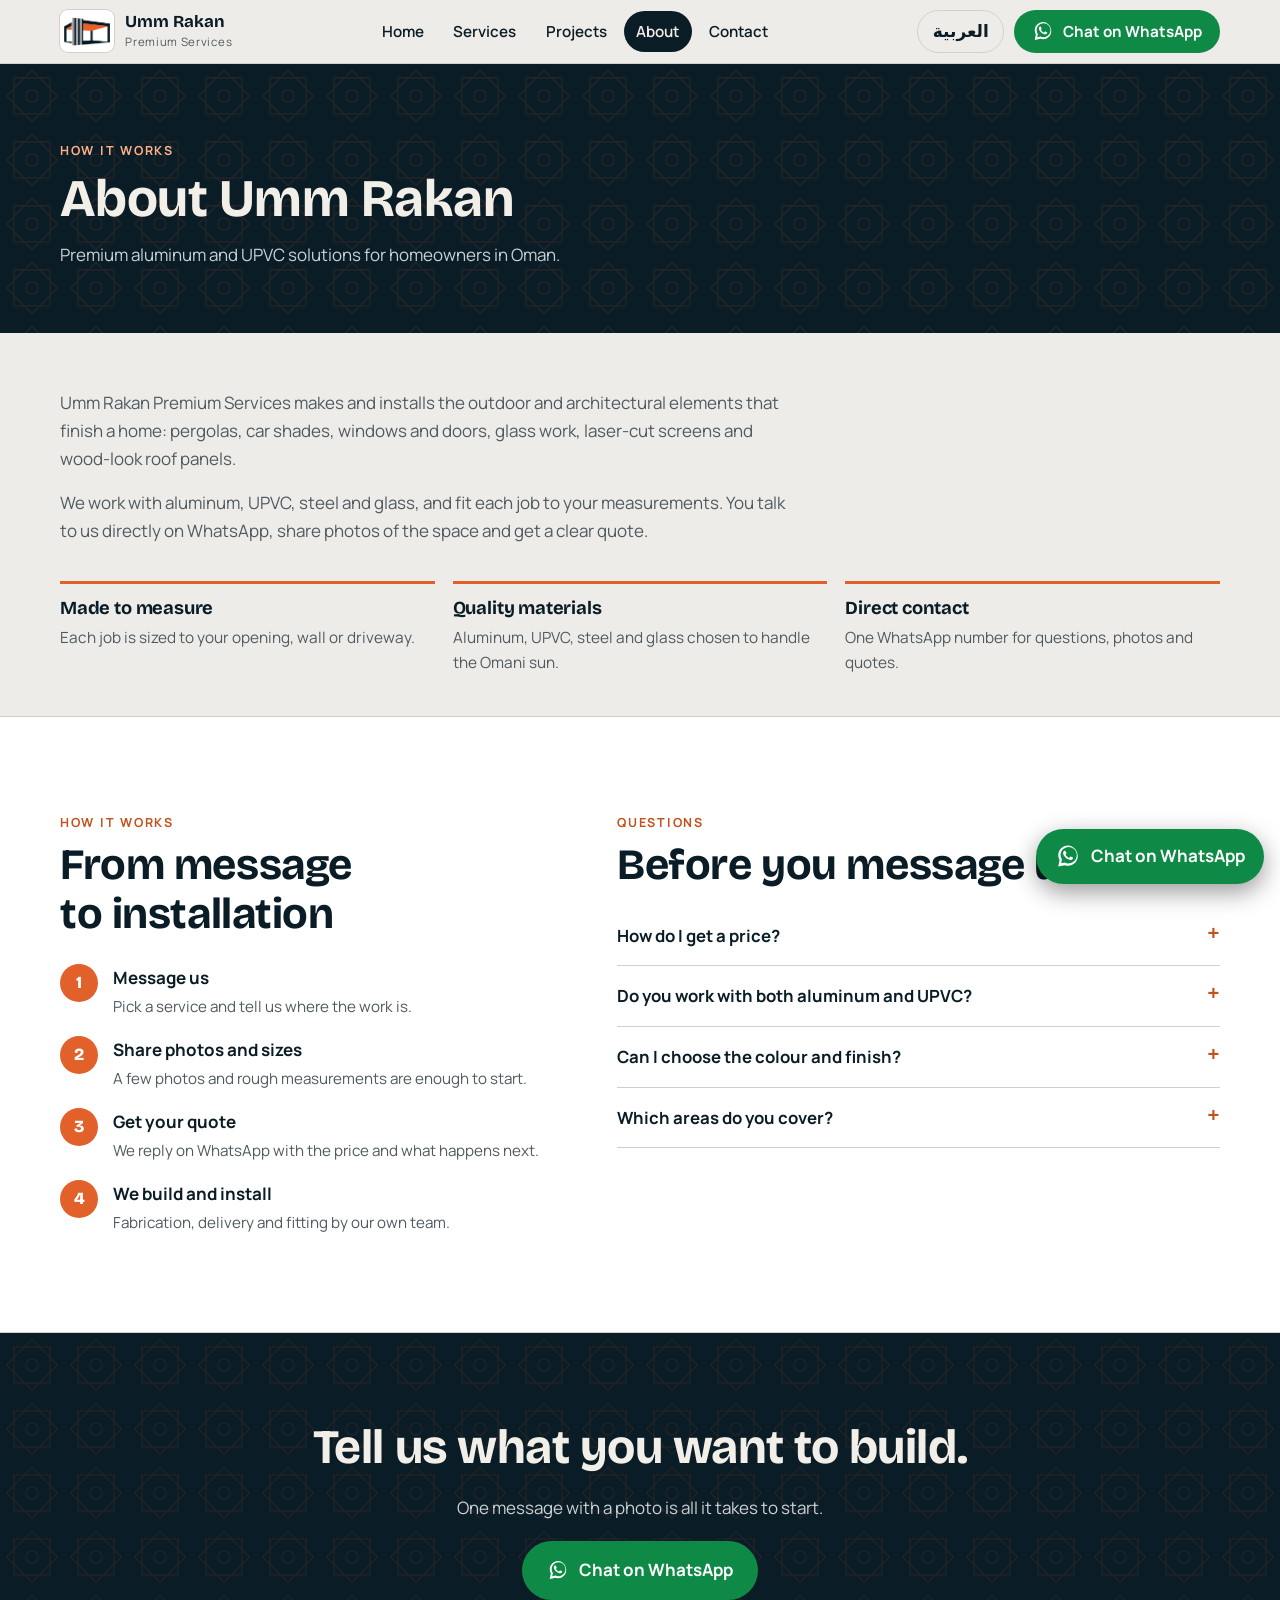
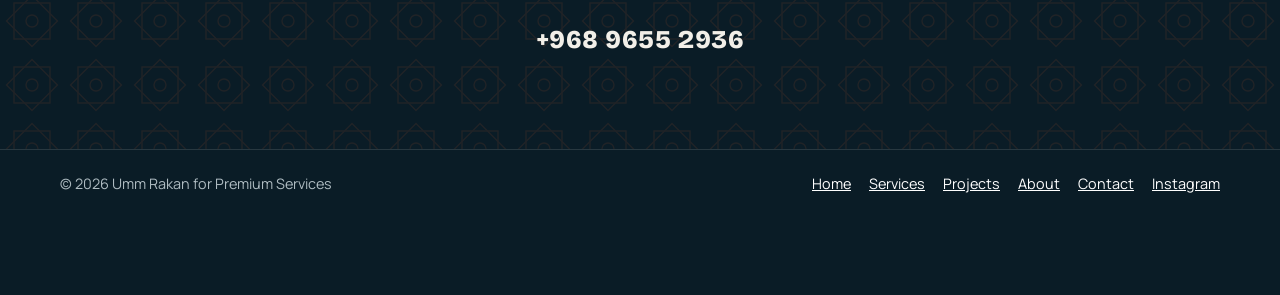
==== about.html @ f745d88b "Add Umm Rakan bilingual multi-page website Home, services, projects, about and contact pages with a " ====
<!doctype html>
<html lang="en" dir="ltr">
<head>
<meta charset="utf-8">
<meta name="viewport" content="width=device-width, initial-scale=1, viewport-fit=cover">
<title>About | Umm Rakan Premium Services</title>
<meta name="description" content="Umm Rakan Premium Services: aluminum, UPVC, steel and glass solutions for homeowners in Oman.">
<meta name="theme-color" content="#0a1c26">
<link rel="icon" type="image/png" href="img/favicon.png">
<link rel="apple-touch-icon" href="img/apple-touch-icon.png">
<meta property="og:title" content="Umm Rakan Premium Services">
<meta property="og:description" content="Umm Rakan Premium Services: aluminum, UPVC, steel and glass solutions for homeowners in Oman.">
<meta property="og:image" content="img/hero-poster.jpg">
<link rel="preconnect" href="https://fonts.googleapis.com">
<link rel="preconnect" href="https://fonts.gstatic.com" crossorigin>
<link rel="stylesheet" href="https://fonts.googleapis.com/css2?family=Bricolage+Grotesque:opsz,wght@12..96,500;12..96,700;12..96,800&family=Manrope:wght@400;500;600;700&family=Noto+Kufi+Arabic:wght@500;700;800&family=IBM+Plex+Sans+Arabic:wght@400;500;600&display=swap">
<link rel="stylesheet" href="css/style.css">
</head>
<body data-page="about">
<div class="pagehead bleed"><div class="star"></div><div class="in">
  <p class="eyebrow" data-i18n="hwEyebrow"></p><h1 data-i18n="abTitle"></h1><p data-i18n="abLead"></p></div></div>
<div class="wrap">
  <section class="s" style="padding-block:56px 40px">
    <div class="prose"><p data-i18n="abP1"></p><p data-i18n="abP2"></p></div>
    <div class="vals">
      <div class="val"><h3 data-i18n="v1t"></h3><p data-i18n="v1d"></p></div>
      <div class="val"><h3 data-i18n="v2t"></h3><p data-i18n="v2d"></p></div>
      <div class="val"><h3 data-i18n="v3t"></h3><p data-i18n="v3d"></p></div>
    </div>
  </section>
</div>
<div class="surface-band bleed"><section class="s two">
  <div><p class="eyebrow" data-i18n="hwEyebrow"></p>
  <h2 style="font-size:clamp(1.8rem,3.6vw,2.7rem);margin-top:.5rem" data-i18n="hwTitle"></h2>
  <ol class="steps" id="steps"></ol></div>
  <div><p class="eyebrow" data-i18n="fqEyebrow"></p>
  <h2 style="font-size:clamp(1.8rem,3.6vw,2.7rem);margin:.5rem 0 1rem" data-i18n="fqTitle"></h2>
  <div class="faq" id="faqList"></div></div>
</section></div>
<div class="final bleed"><div class="star"></div>
  <section class="in">
    <h2 data-i18n="finTitle"></h2>
    <p data-i18n="finText"></p>
    <a class="btn btn-wa" data-wa="general" target="_blank" rel="noopener" href="#"><svg viewBox="0 0 32 32" aria-hidden="true"><path fill="currentColor" d="M16.04 3C9.4 3 4 8.4 4 15.04c0 2.12.55 4.18 1.6 6L4 29l8.14-1.56a12 12 0 0 0 3.9.66h.01C22.7 28.1 28 22.7 28 16.06 28 9.4 22.68 3 16.04 3Zm0 22.1c-1.2 0-2.37-.32-3.4-.92l-.24-.15-4.83.93.96-4.7-.16-.25a9.9 9.9 0 0 1-1.52-5.27c0-5.5 4.47-9.97 9.98-9.97 5.5 0 9.98 4.47 9.98 9.97 0 5.5-4.48 10.36-10.77 10.36Zm5.47-7.46c-.3-.15-1.77-.87-2.04-.97-.27-.1-.47-.15-.67.15-.2.3-.77.97-.94 1.17-.17.2-.35.22-.65.07-.3-.15-1.27-.47-2.42-1.5-.9-.8-1.5-1.78-1.67-2.08-.17-.3-.02-.46.13-.6.13-.14.3-.35.45-.52.15-.17.2-.3.3-.5.1-.2.05-.37-.02-.52-.08-.15-.67-1.62-.92-2.22-.24-.58-.49-.5-.67-.5h-.57c-.2 0-.52.07-.8.37-.27.3-1.04 1.02-1.04 2.48 0 1.46 1.07 2.88 1.22 3.08.15.2 2.1 3.2 5.08 4.48.71.3 1.26.49 1.7.63.71.23 1.36.2 1.87.12.57-.08 1.77-.72 2.02-1.42.25-.7.25-1.3.17-1.42-.07-.12-.27-.2-.57-.35Z"/></svg><span data-i18n="chat"></span></a>
    <div class="big">+968 9655 2936</div>
  </section>
</div>
<script src="js/main.js"></script>
</body>
</html>
---- css/style.css ----
/* Umm Rakan Premium Services — shared styles.
   Palette comes from the logo: aluminium navy + safety orange. */
:root{
  --bg:#eeece8;
  --surface:#ffffff;
  --ink:#0a1c26;
  --muted:#4f5a60;
  --line:#d3d0c9;
  --accent:#c4501a;        /* orange for text on light */
  --pop:#e2602a;           /* logo orange for fills */
  --pop-ink:#ffffff;
  --wa:#0e8a46;
  --wa-ink:#ffffff;
  --band:#0a1c26;
  --band-ink:#f2efe8;
  --font-en-display:'Bricolage Grotesque','Segoe UI',system-ui,sans-serif;
  --font-en:'Manrope','Segoe UI',system-ui,sans-serif;
  --font-ar-display:'Noto Kufi Arabic','Segoe UI',Tahoma,sans-serif;
  --font-ar:'IBM Plex Sans Arabic','Segoe UI',Tahoma,sans-serif;
  --display:var(--font-en-display);
  --body:var(--font-en);
}
@media (prefers-color-scheme:dark){:root:not([data-theme="light"]){
  --bg:#0c161c;--surface:#14222b;--ink:#eef0ee;--muted:#a3b0b6;--line:#26363f;
  --accent:#ff8a52;--wa:#25b862;--wa-ink:#05210f;--band:#071217;color-scheme:dark}}
:root[data-theme="dark"]{
  --bg:#0c161c;--surface:#14222b;--ink:#eef0ee;--muted:#a3b0b6;--line:#26363f;
  --accent:#ff8a52;--wa:#25b862;--wa-ink:#05210f;--band:#071217;color-scheme:dark}
html[lang="ar"]{--display:var(--font-ar-display);--body:var(--font-ar)}

*{box-sizing:border-box}
html{scroll-behavior:smooth}
body{margin:0;background:var(--bg);color:var(--ink);font-family:var(--body);font-size:17px;line-height:1.65;
  padding-left:max(16px,env(safe-area-inset-left,0px));padding-right:max(16px,env(safe-area-inset-right,0px))}
html[lang="ar"] body{line-height:1.85}
img,video{display:block;max-width:100%}
a{color:inherit}
:focus-visible{outline:3px solid var(--pop);outline-offset:3px;border-radius:4px}
.wrap{max-width:1160px;margin-inline:auto}
.bleed{margin-inline:calc(-1*max(16px,env(safe-area-inset-left,0px)));padding-inline:max(16px,env(safe-area-inset-left,0px))}
h1,h2,h3{font-family:var(--display);line-height:1.12;margin:0;text-wrap:balance;letter-spacing:-.01em}
html[lang="ar"] h1,html[lang="ar"] h2,html[lang="ar"] h3{letter-spacing:0;line-height:1.35}
p{margin:0}
.eyebrow{font-size:.78rem;font-weight:700;letter-spacing:.14em;text-transform:uppercase;color:var(--accent)}
html[lang="ar"] .eyebrow{letter-spacing:0;font-size:.9rem}

.star{position:absolute;inset:0;pointer-events:none;background:var(--pop);opacity:.12;
 -webkit-mask-image:url("data:image/svg+xml,%3Csvg xmlns='http://www.w3.org/2000/svg' width='64' height='64'%3E%3Cg fill='none' stroke='black' stroke-width='1.4'%3E%3Crect x='14' y='14' width='36' height='36'/%3E%3Crect x='14' y='14' width='36' height='36' transform='rotate(45 32 32)'/%3E%3Ccircle cx='32' cy='32' r='6'/%3E%3C/g%3E%3C/svg%3E");
 mask-image:url("data:image/svg+xml,%3Csvg xmlns='http://www.w3.org/2000/svg' width='64' height='64'%3E%3Cg fill='none' stroke='black' stroke-width='1.4'%3E%3Crect x='14' y='14' width='36' height='36'/%3E%3Crect x='14' y='14' width='36' height='36' transform='rotate(45 32 32)'/%3E%3Ccircle cx='32' cy='32' r='6'/%3E%3C/g%3E%3C/svg%3E");
 -webkit-mask-size:64px;mask-size:64px}

/* buttons */
.btn{display:inline-flex;align-items:center;justify-content:center;gap:.6rem;font:inherit;font-weight:700;text-decoration:none;
  border:0;border-radius:999px;padding:.95rem 1.6rem;cursor:pointer;min-height:48px;transition:transform .15s,filter .15s}
.btn:hover{transform:translateY(-2px);filter:brightness(1.07)}
.btn-wa{background:var(--wa);color:var(--wa-ink)}
.btn-ghost{background:transparent;color:var(--ink);box-shadow:inset 0 0 0 2px currentColor}
.btn-light{background:transparent;color:#fff;box-shadow:inset 0 0 0 2px #ffffffcc}
.btn svg{width:22px;height:22px;flex:none}
.btn-sm{padding:.55rem 1.1rem;min-height:40px;font-size:.95rem}

/* header */
body::before{content:"";position:fixed;inset:0 0 auto;height:env(safe-area-inset-top,0px);z-index:30;background:var(--bg)}
.site-header{position:sticky;top:env(safe-area-inset-top,0px);z-index:20;background:color-mix(in srgb,var(--bg) 94%,transparent);backdrop-filter:blur(10px);border-bottom:1px solid var(--line)}
.bar{display:flex;align-items:center;justify-content:space-between;gap:12px;padding-block:10px;max-width:1160px;margin-inline:auto}
.brand{display:flex;align-items:center;gap:.7rem;text-decoration:none;min-width:0}
.brand .tile{width:54px;height:42px;border-radius:8px;background:#fff;display:grid;place-items:center;flex:none;padding:4px;box-shadow:0 0 0 1px var(--line)}
.brand .tile img{width:100%;height:100%;object-fit:contain}
.brand b{display:block;font-family:var(--display);font-size:1.05rem;line-height:1.15}
.brand small{display:block;color:var(--muted);font-size:.72rem;letter-spacing:.06em}
nav.main{display:flex;align-items:center;gap:4px}
nav.main a{text-decoration:none;font-weight:600;font-size:.95rem;padding:.5rem .8rem;border-radius:999px}
nav.main a:hover{background:color-mix(in srgb,var(--ink) 8%,transparent)}
nav.main a[aria-current="page"]{background:var(--band);color:var(--band-ink)}
.tools{display:flex;align-items:center;gap:10px}
.lang{font:inherit;font-weight:700;background:none;color:var(--ink);border:1px solid var(--line);border-radius:999px;padding:.4rem .9rem;min-height:40px;cursor:pointer}
.lang:hover{border-color:var(--ink)}
.burger{display:none;width:44px;height:40px;border:1px solid var(--line);border-radius:10px;background:none;color:var(--ink);cursor:pointer;font-size:1.3rem;line-height:1}

/* hero with video cover */
.hero{position:relative;min-height:clamp(520px,78vh,760px);display:flex;align-items:center;overflow:hidden;background:var(--band);color:#fff}
.hero video,.hero .poster{position:absolute;inset:0;width:100%;height:100%;object-fit:cover}
.hero::after{content:"";position:absolute;inset:0;background:linear-gradient(100deg,rgba(7,18,23,.88) 0%,rgba(7,18,23,.62) 48%,rgba(7,18,23,.25) 100%)}
html[dir="rtl"] .hero::after{background:linear-gradient(260deg,rgba(7,18,23,.88) 0%,rgba(7,18,23,.62) 48%,rgba(7,18,23,.25) 100%)}
.hero .star{z-index:1;opacity:.07;background:#fff}
.hero .in{position:relative;z-index:2;max-width:1160px;width:100%;margin-inline:auto;padding-block:56px}
.hero h1{font-size:clamp(2.3rem,5.6vw,4.3rem);font-weight:800;max-width:15em}
.hero h1 em{font-style:normal;color:var(--pop)}
.hero .eyebrow{color:#ffb089}
.hero .lede{font-size:1.18rem;color:#e4e9eb;max-width:34em;margin-top:1.1rem}
.cta-row{display:flex;flex-wrap:wrap;gap:12px;margin-top:1.8rem}
.numline{margin-top:1.1rem;font-size:.95rem;color:#c9d2d6}
.numline strong{color:#fff;font-variant-numeric:tabular-nums;direction:ltr;unicode-bidi:isolate;display:inline-block}
.vid-ctl{position:absolute;z-index:3;inset-inline-end:16px;bottom:16px;background:#071217b3;color:#fff;border:1px solid #ffffff55;border-radius:999px;padding:.4rem .9rem;font:inherit;font-size:.85rem;cursor:pointer}

/* page title strip for inner pages */
.pagehead{background:var(--band);color:var(--band-ink);position:relative;overflow:hidden}
.pagehead .star{background:var(--pop);opacity:.12}
.pagehead .in{position:relative;max-width:1160px;margin-inline:auto;padding-block:clamp(36px,6vw,64px)}
.pagehead h1{font-size:clamp(2rem,4.6vw,3.3rem);margin-top:.5rem}
.pagehead p{color:#c9d2d6;max-width:40em;margin-top:.8rem}
.pagehead .eyebrow{color:#ffb089}

/* band */
.band{background:var(--band);color:var(--band-ink);position:relative;overflow:hidden}
.band .star{opacity:.1}
.band ul{list-style:none;margin:0 auto;padding:1.3rem 0;display:grid;grid-template-columns:repeat(4,1fr);gap:12px 24px;position:relative;max-width:1160px}
.band li{font-weight:600;font-size:.98rem;display:flex;align-items:center;gap:.6rem}
.band li::before{content:"";width:9px;height:9px;transform:rotate(45deg);background:var(--pop);flex:none}

section.s{padding-block:clamp(48px,8vw,96px)}
.head{max-width:44rem;margin-bottom:2.2rem}
.head h2{font-size:clamp(1.8rem,3.6vw,2.7rem);margin-top:.5rem}
.head p{color:var(--muted);margin-top:.8rem}
.more{margin-top:2rem;display:flex;justify-content:center}

/* cards */
.grid{display:grid;grid-template-columns:repeat(3,1fr);gap:22px}
.card{background:var(--surface);border:1px solid var(--line);border-radius:6px;overflow:hidden;display:flex;flex-direction:column;min-width:0}
.card .ph{aspect-ratio:4/3;overflow:hidden;background:var(--band)}
.card .ph img{width:100%;height:100%;object-fit:cover;transition:transform .5s}
.card:hover .ph img{transform:scale(1.04)}
.card .tx{padding:1.2rem 1.3rem 1.4rem;display:flex;flex-direction:column;gap:.55rem;flex:1}
.card h3{font-size:1.28rem}
.card p{color:var(--muted);font-size:.97rem;flex:1}
.card .btn{align-self:flex-start;margin-top:.6rem}

/* service detail rows */
.svc{display:grid;grid-template-columns:1fr 1fr;gap:clamp(20px,4vw,56px);align-items:center;padding-block:clamp(28px,4vw,48px);border-top:1px solid var(--line)}
.svc:first-child{border-top:0}
.svc:nth-child(even) .ph{order:2}
.svc .ph{aspect-ratio:4/3;overflow:hidden;border-radius:6px;background:var(--band)}
.svc .ph img{width:100%;height:100%;object-fit:cover}
.svc h2{font-size:clamp(1.6rem,3vw,2.2rem)}
.svc p{color:var(--muted);margin-top:.7rem}
.svc ul{list-style:none;margin:1rem 0 0;padding:0;display:grid;gap:.45rem}
.svc li{display:flex;gap:.6rem;align-items:baseline;font-size:.98rem}
.svc li::before{content:"";width:8px;height:8px;transform:rotate(45deg);background:var(--pop);flex:none}
.svc .btn{margin-top:1.4rem}

/* steps + form */
.two{display:grid;grid-template-columns:.9fr 1.1fr;gap:clamp(24px,5vw,64px);align-items:start;max-width:1160px;margin-inline:auto}
.surface-band{background:var(--surface);border-block:1px solid var(--line)}
.steps{list-style:none;margin:1.6rem 0 0;padding:0;display:grid;gap:1rem;counter-reset:s}
.steps li{display:grid;grid-template-columns:2.4rem 1fr;gap:.9rem;align-items:start;counter-increment:s}
.steps li::before{content:counter(s);width:2.4rem;height:2.4rem;border-radius:50%;background:var(--pop);color:var(--pop-ink);display:grid;place-items:center;font-weight:800;font-family:var(--font-en-display)}
.steps b{display:block}
.steps span{color:var(--muted);font-size:.95rem}
form.q{display:grid;gap:1.1rem;background:var(--bg);border:1px solid var(--line);border-radius:6px;padding:clamp(18px,3vw,30px)}
fieldset{border:0;padding:0;margin:0;min-width:0}
legend,label.l{font-weight:700;font-size:.92rem;margin-bottom:.5rem;display:block;padding:0}
.chips{display:flex;flex-wrap:wrap;gap:8px}
.chip{position:relative}
.chip input{position:absolute;opacity:0;pointer-events:none}
.chip span{display:inline-block;padding:.5rem .95rem;border:1px solid var(--line);border-radius:999px;font-size:.93rem;cursor:pointer;background:var(--surface);font-weight:500}
.chip input:checked+span{background:var(--ink);color:var(--bg);border-color:var(--ink)}
.chip input:focus-visible+span{outline:3px solid var(--pop);outline-offset:2px}
input[type=text],textarea{width:100%;font:inherit;color:var(--ink);background:var(--surface);border:1px solid var(--line);border-radius:6px;padding:.8rem 1rem;min-height:48px}
textarea{min-height:110px;resize:vertical}
.hint{color:var(--muted);font-size:.88rem}
.contact-card{background:var(--band);color:var(--band-ink);border-radius:6px;padding:clamp(20px,3vw,32px);display:grid;gap:1rem;position:relative;overflow:hidden}
.contact-card .star{opacity:.09}
.contact-card>*{position:relative}
.contact-card .big{font-size:1.8rem;font-weight:800;direction:ltr;unicode-bidi:isolate;font-variant-numeric:tabular-nums;font-family:var(--font-en-display)}
.contact-card p{color:#c9d2d6}
.contact-card a.ig{color:#fff}

/* gallery */
.gal{columns:4 220px;column-gap:14px}
.gal button{display:block;width:100%;margin:0 0 14px;padding:0;border:0;background:var(--band);cursor:zoom-in;border-radius:4px;overflow:hidden;break-inside:avoid}
.gal img{width:100%;height:auto;transition:transform .4s}
.gal button:hover img{transform:scale(1.03)}
dialog{border:0;padding:0;background:transparent;max-width:min(94vw,1000px);max-height:92vh}
dialog::backdrop{background:rgba(0,0,0,.84)}
dialog img{max-height:84vh;width:auto;margin:auto;border-radius:4px}
dialog form{margin-top:10px;display:flex;justify-content:center}

/* about */
.prose{max-width:46rem}
.prose p+p{margin-top:1rem}
.prose p{color:var(--muted)}
.vals{display:grid;grid-template-columns:repeat(3,1fr);gap:18px;margin-top:2.2rem}
.val{border-top:3px solid var(--pop);padding-top:.9rem}
.val h3{font-size:1.15rem}
.val p{color:var(--muted);font-size:.96rem;margin-top:.4rem}

/* faq */
.faq{max-width:50rem}
details{border-bottom:1px solid var(--line);padding-block:1rem}
summary{cursor:pointer;font-weight:700;font-size:1.05rem;list-style:none;display:flex;justify-content:space-between;gap:1rem}
summary::-webkit-details-marker{display:none}
summary::after{content:"+";font-size:1.4rem;line-height:1;color:var(--accent)}
details[open] summary::after{content:"–"}
details p{color:var(--muted);margin-top:.6rem}

/* final cta + footer */
.final{background:var(--band);color:var(--band-ink);position:relative;overflow:hidden;text-align:center}
.final .star{opacity:.1}
.final .in{position:relative;max-width:46rem;margin-inline:auto;display:grid;gap:1.2rem;justify-items:center;padding-block:clamp(48px,8vw,88px)}
.final h2{font-size:clamp(1.9rem,4vw,3rem)}
.final p{color:#c9d2d6}
.final .big{font-size:1.6rem;font-weight:800;direction:ltr;unicode-bidi:isolate;font-variant-numeric:tabular-nums;letter-spacing:.02em;font-family:var(--font-en-display)}
footer.site{background:var(--band);color:#aebbc1;font-size:.9rem;border-top:1px solid #ffffff1f;padding-block:1.4rem calc(1.4rem + 76px)}
footer.site .in{max-width:1160px;margin-inline:auto;display:flex;flex-wrap:wrap;justify-content:space-between;gap:10px 24px}
footer.site a{color:#fff}
footer.site nav{display:flex;flex-wrap:wrap;gap:6px 18px}

.fab{position:fixed;inset-inline-end:max(16px,env(safe-area-inset-right,0px));bottom:calc(16px + env(safe-area-inset-bottom,0px));z-index:25;
  display:flex;align-items:center;gap:.6rem;background:var(--wa);color:var(--wa-ink);text-decoration:none;font-weight:700;border-radius:999px;padding:.85rem 1.2rem;min-height:52px;box-shadow:0 8px 24px #0006}
.fab svg{width:26px;height:26px}
.fab:hover{filter:brightness(1.08)}

@media (max-width:980px){
  .burger{display:inline-grid;place-items:center}
  nav.main{display:none;position:absolute;inset-inline:0;top:100%;flex-direction:column;align-items:stretch;background:var(--bg);border-bottom:1px solid var(--line);padding:10px max(16px,env(safe-area-inset-left,0px)) 16px}
  nav.main.open{display:flex}
  nav.main a{padding:.8rem 1rem;font-size:1.05rem}
  .site-header .bar{position:relative}
}
@media (max-width:900px){
  .two,.svc{grid-template-columns:1fr}
  .svc:nth-child(even) .ph{order:0}
  .grid{grid-template-columns:repeat(2,1fr)}
  .band ul{grid-template-columns:repeat(2,1fr)}
  .vals{grid-template-columns:1fr}
}
@media (max-width:560px){
  .grid{grid-template-columns:1fr}
  .brand small{display:none}
  .fab span{display:none}
  .fab{padding:.85rem}
  .tools .btn-sm{display:none}
  .hero{min-height:560px}
}
@media (prefers-reduced-motion:reduce){*{transition:none!important;scroll-behavior:auto!important}}
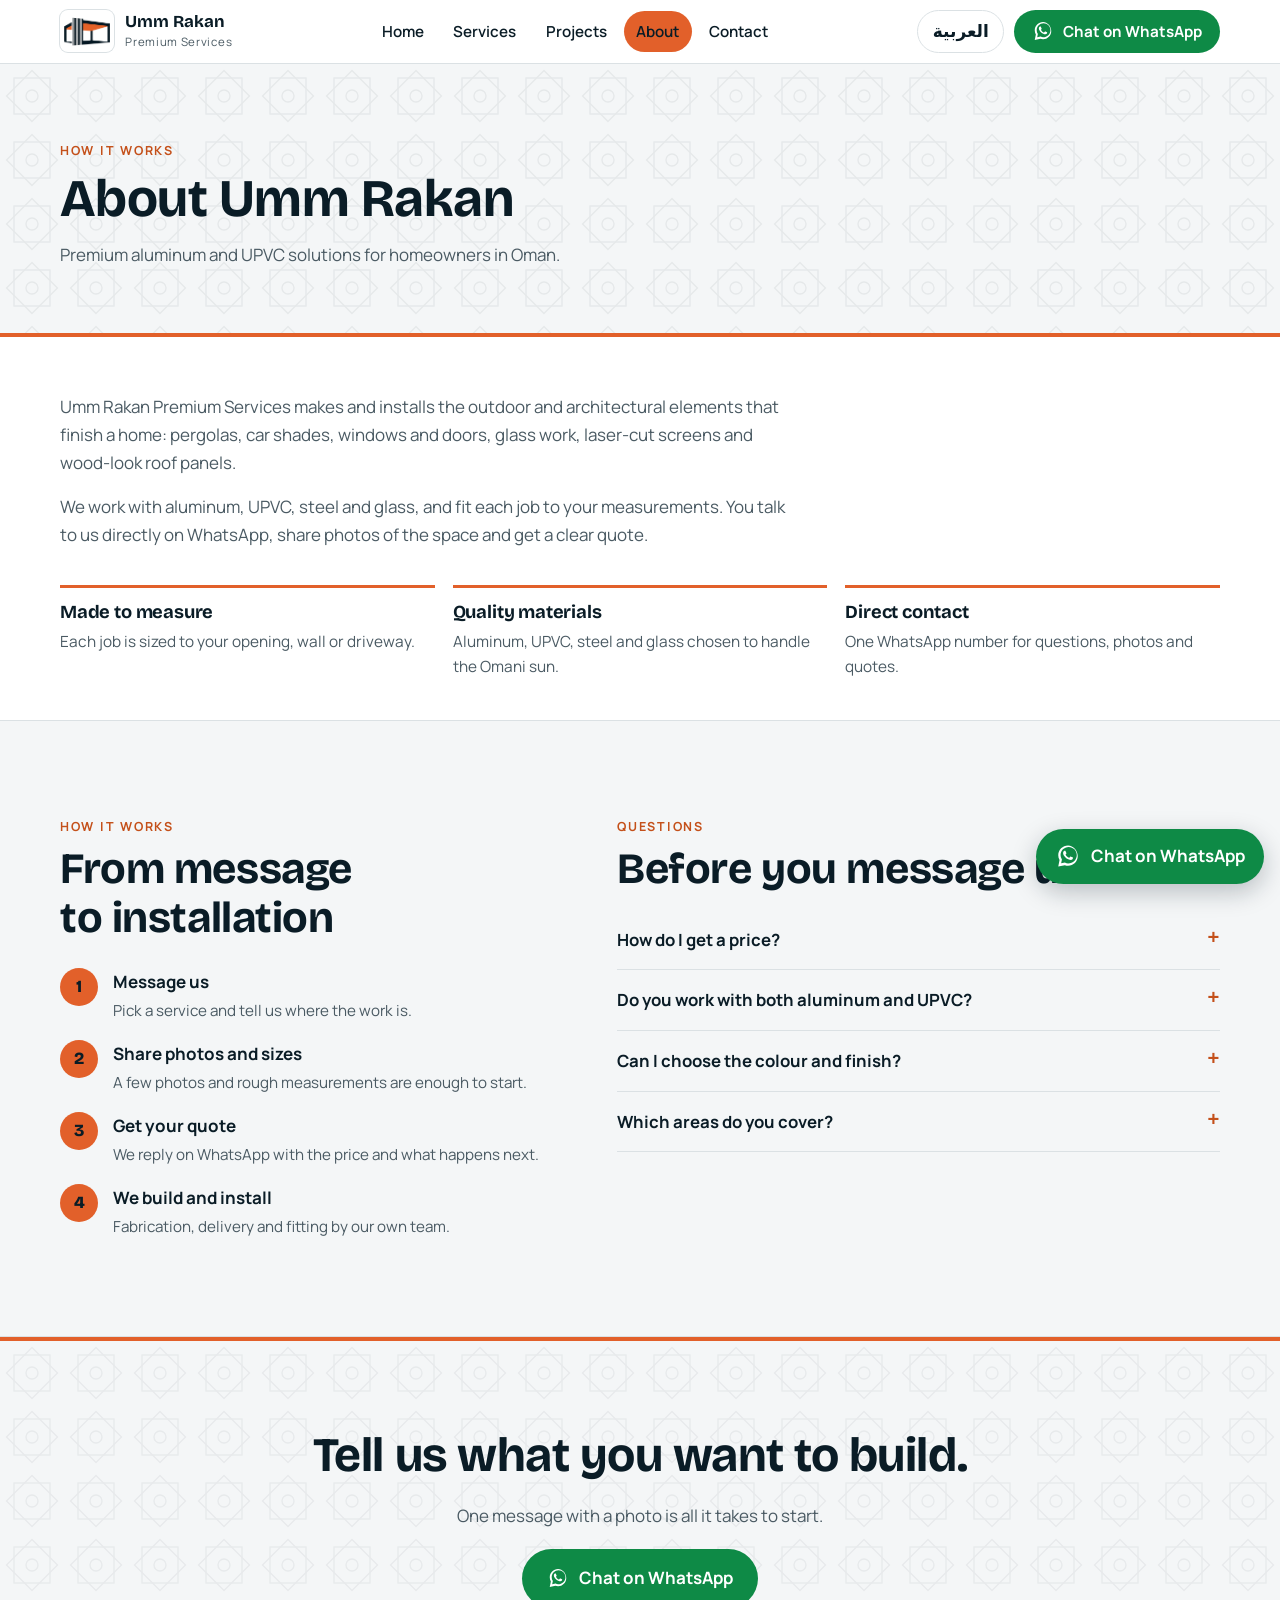
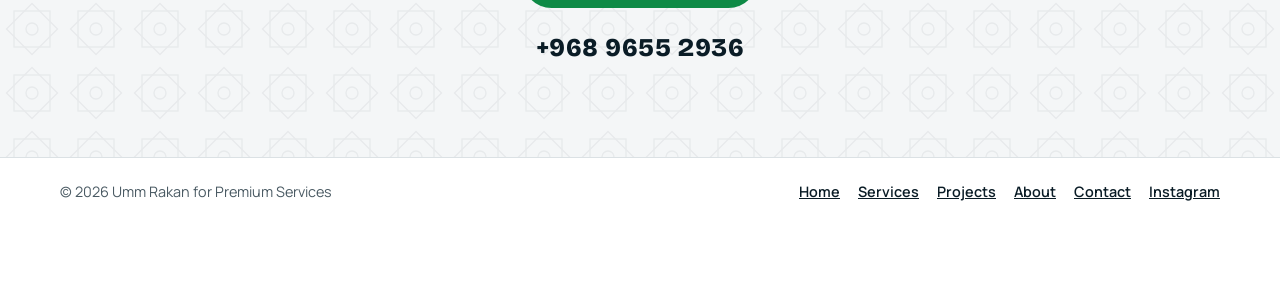
==== commit 0dcefbf7: "Switch to a light theme in the logo colours (white, navy, orange) Remove automatic dark mode, orange" ====
--- a/about.html
+++ b/about.html
@@ -5,12 +5,12 @@
 <meta name="viewport" content="width=device-width, initial-scale=1, viewport-fit=cover">
 <title>About | Umm Rakan Premium Services</title>
 <meta name="description" content="Umm Rakan Premium Services: aluminum, UPVC, steel and glass solutions for homeowners in Oman.">
-<meta name="theme-color" content="#0a1c26">
+<meta name="theme-color" content="#ffffff">
 <link rel="icon" type="image/png" href="img/favicon.png">
 <link rel="apple-touch-icon" href="img/apple-touch-icon.png">
 <meta property="og:title" content="Umm Rakan Premium Services">
 <meta property="og:description" content="Umm Rakan Premium Services: aluminum, UPVC, steel and glass solutions for homeowners in Oman.">
-<meta property="og:image" content="img/hero-poster.jpg">
+<meta property="og:image" content="img/logo-full.jpg">
 <link rel="preconnect" href="https://fonts.googleapis.com">
 <link rel="preconnect" href="https://fonts.gstatic.com" crossorigin>
 <link rel="stylesheet" href="https://fonts.googleapis.com/css2?family=Bricolage+Grotesque:opsz,wght@12..96,500;12..96,700;12..96,800&family=Manrope:wght@400;500;600;700&family=Noto+Kufi+Arabic:wght@500;700;800&family=IBM+Plex+Sans+Arabic:wght@400;500;600&display=swap">
--- a/css/style.css
+++ b/css/style.css
@@ -1,18 +1,19 @@
 /* Umm Rakan Premium Services — shared styles.
-   Palette comes from the logo: aluminium navy + safety orange. */
+   Light theme in the logo colours: white, navy and orange. */
 :root{
-  --bg:#eeece8;
-  --surface:#ffffff;
-  --ink:#0a1c26;
-  --muted:#4f5a60;
-  --line:#d3d0c9;
-  --accent:#c4501a;        /* orange for text on light */
+  color-scheme:light;
+  --bg:#ffffff;
+  --surface:#f4f6f7;       /* cool light grey */
+  --ink:#0a1c26;           /* logo navy */
+  --muted:#4a5a63;
+  --line:#dbe1e4;
+  --accent:#c4501a;        /* orange for text on white */
   --pop:#e2602a;           /* logo orange for fills */
-  --pop-ink:#ffffff;
+  --pop-ink:#0a1c26;       /* navy text on orange */
   --wa:#0e8a46;
   --wa-ink:#ffffff;
-  --band:#0a1c26;
-  --band-ink:#f2efe8;
+  --band:#e2602a;
+  --band-ink:#0a1c26;
   --font-en-display:'Bricolage Grotesque','Segoe UI',system-ui,sans-serif;
   --font-en:'Manrope','Segoe UI',system-ui,sans-serif;
   --font-ar-display:'Noto Kufi Arabic','Segoe UI',Tahoma,sans-serif;
@@ -20,12 +21,6 @@
   --display:var(--font-en-display);
   --body:var(--font-en);
 }
-@media (prefers-color-scheme:dark){:root:not([data-theme="light"]){
-  --bg:#0c161c;--surface:#14222b;--ink:#eef0ee;--muted:#a3b0b6;--line:#26363f;
-  --accent:#ff8a52;--wa:#25b862;--wa-ink:#05210f;--band:#071217;color-scheme:dark}}
-:root[data-theme="dark"]{
-  --bg:#0c161c;--surface:#14222b;--ink:#eef0ee;--muted:#a3b0b6;--line:#26363f;
-  --accent:#ff8a52;--wa:#25b862;--wa-ink:#05210f;--band:#071217;color-scheme:dark}
 html[lang="ar"]{--display:var(--font-ar-display);--body:var(--font-ar)}
 
 *{box-sizing:border-box}
@@ -44,7 +39,7 @@
 .eyebrow{font-size:.78rem;font-weight:700;letter-spacing:.14em;text-transform:uppercase;color:var(--accent)}
 html[lang="ar"] .eyebrow{letter-spacing:0;font-size:.9rem}
 
-.star{position:absolute;inset:0;pointer-events:none;background:var(--pop);opacity:.12;
+.star{position:absolute;inset:0;pointer-events:none;background:var(--ink);opacity:.06;
  -webkit-mask-image:url("data:image/svg+xml,%3Csvg xmlns='http://www.w3.org/2000/svg' width='64' height='64'%3E%3Cg fill='none' stroke='black' stroke-width='1.4'%3E%3Crect x='14' y='14' width='36' height='36'/%3E%3Crect x='14' y='14' width='36' height='36' transform='rotate(45 32 32)'/%3E%3Ccircle cx='32' cy='32' r='6'/%3E%3C/g%3E%3C/svg%3E");
  mask-image:url("data:image/svg+xml,%3Csvg xmlns='http://www.w3.org/2000/svg' width='64' height='64'%3E%3Cg fill='none' stroke='black' stroke-width='1.4'%3E%3Crect x='14' y='14' width='36' height='36'/%3E%3Crect x='14' y='14' width='36' height='36' transform='rotate(45 32 32)'/%3E%3Ccircle cx='32' cy='32' r='6'/%3E%3C/g%3E%3C/svg%3E");
  -webkit-mask-size:64px;mask-size:64px}
@@ -55,7 +50,7 @@
 .btn:hover{transform:translateY(-2px);filter:brightness(1.07)}
 .btn-wa{background:var(--wa);color:var(--wa-ink)}
 .btn-ghost{background:transparent;color:var(--ink);box-shadow:inset 0 0 0 2px currentColor}
-.btn-light{background:transparent;color:#fff;box-shadow:inset 0 0 0 2px #ffffffcc}
+.btn-light{background:#fff;color:var(--ink);box-shadow:inset 0 0 0 2px var(--ink)}
 .btn svg{width:22px;height:22px;flex:none}
 .btn-sm{padding:.55rem 1.1rem;min-height:40px;font-size:.95rem}
 
@@ -71,42 +66,42 @@
 nav.main{display:flex;align-items:center;gap:4px}
 nav.main a{text-decoration:none;font-weight:600;font-size:.95rem;padding:.5rem .8rem;border-radius:999px}
 nav.main a:hover{background:color-mix(in srgb,var(--ink) 8%,transparent)}
-nav.main a[aria-current="page"]{background:var(--band);color:var(--band-ink)}
+nav.main a[aria-current="page"]{background:var(--pop);color:var(--ink)}
 .tools{display:flex;align-items:center;gap:10px}
 .lang{font:inherit;font-weight:700;background:none;color:var(--ink);border:1px solid var(--line);border-radius:999px;padding:.4rem .9rem;min-height:40px;cursor:pointer}
 .lang:hover{border-color:var(--ink)}
 .burger{display:none;width:44px;height:40px;border:1px solid var(--line);border-radius:10px;background:none;color:var(--ink);cursor:pointer;font-size:1.3rem;line-height:1}
 
 /* hero with video cover */
-.hero{position:relative;min-height:clamp(520px,78vh,760px);display:flex;align-items:center;overflow:hidden;background:var(--band);color:#fff}
+.hero{position:relative;min-height:clamp(520px,78vh,760px);display:flex;align-items:center;overflow:hidden;background:var(--surface);color:var(--ink)}
 .hero video,.hero .poster{position:absolute;inset:0;width:100%;height:100%;object-fit:cover}
-.hero::after{content:"";position:absolute;inset:0;background:linear-gradient(100deg,rgba(7,18,23,.88) 0%,rgba(7,18,23,.62) 48%,rgba(7,18,23,.25) 100%)}
-html[dir="rtl"] .hero::after{background:linear-gradient(260deg,rgba(7,18,23,.88) 0%,rgba(7,18,23,.62) 48%,rgba(7,18,23,.25) 100%)}
-.hero .star{z-index:1;opacity:.07;background:#fff}
+.hero::after{content:"";position:absolute;inset:0;background:linear-gradient(100deg,rgba(255,255,255,.96) 0%,rgba(255,255,255,.86) 42%,rgba(255,255,255,.35) 75%,rgba(255,255,255,.1) 100%)}
+html[dir="rtl"] .hero::after{background:linear-gradient(260deg,rgba(255,255,255,.96) 0%,rgba(255,255,255,.86) 42%,rgba(255,255,255,.35) 75%,rgba(255,255,255,.1) 100%)}
+.hero .star{z-index:1;opacity:.05;background:var(--ink)}
 .hero .in{position:relative;z-index:2;max-width:1160px;width:100%;margin-inline:auto;padding-block:56px}
 .hero h1{font-size:clamp(2.3rem,5.6vw,4.3rem);font-weight:800;max-width:15em}
-.hero h1 em{font-style:normal;color:var(--pop)}
-.hero .eyebrow{color:#ffb089}
-.hero .lede{font-size:1.18rem;color:#e4e9eb;max-width:34em;margin-top:1.1rem}
+.hero h1 em{font-style:normal;color:var(--accent)}
+.hero .eyebrow{color:var(--accent)}
+.hero .lede{font-size:1.18rem;color:#2c3f4a;max-width:34em;margin-top:1.1rem}
 .cta-row{display:flex;flex-wrap:wrap;gap:12px;margin-top:1.8rem}
-.numline{margin-top:1.1rem;font-size:.95rem;color:#c9d2d6}
-.numline strong{color:#fff;font-variant-numeric:tabular-nums;direction:ltr;unicode-bidi:isolate;display:inline-block}
-.vid-ctl{position:absolute;z-index:3;inset-inline-end:16px;bottom:16px;background:#071217b3;color:#fff;border:1px solid #ffffff55;border-radius:999px;padding:.4rem .9rem;font:inherit;font-size:.85rem;cursor:pointer}
+.numline{margin-top:1.1rem;font-size:.95rem;color:#2c3f4a}
+.numline strong{color:var(--ink);font-variant-numeric:tabular-nums;direction:ltr;unicode-bidi:isolate;display:inline-block}
+.vid-ctl{position:absolute;z-index:3;inset-inline-end:16px;bottom:16px;background:#ffffffdd;color:var(--ink);border:1px solid var(--line);border-radius:999px;padding:.4rem .9rem;font:inherit;font-size:.85rem;cursor:pointer}
 
 /* page title strip for inner pages */
-.pagehead{background:var(--band);color:var(--band-ink);position:relative;overflow:hidden}
-.pagehead .star{background:var(--pop);opacity:.12}
+.pagehead{background:var(--surface);color:var(--ink);position:relative;overflow:hidden;border-bottom:4px solid var(--pop)}
+.pagehead .star{opacity:.06}
 .pagehead .in{position:relative;max-width:1160px;margin-inline:auto;padding-block:clamp(36px,6vw,64px)}
 .pagehead h1{font-size:clamp(2rem,4.6vw,3.3rem);margin-top:.5rem}
-.pagehead p{color:#c9d2d6;max-width:40em;margin-top:.8rem}
-.pagehead .eyebrow{color:#ffb089}
+.pagehead p{color:var(--muted);max-width:40em;margin-top:.8rem}
+.pagehead .eyebrow{color:var(--accent)}
 
 /* band */
 .band{background:var(--band);color:var(--band-ink);position:relative;overflow:hidden}
-.band .star{opacity:.1}
+.band .star{opacity:.08}
 .band ul{list-style:none;margin:0 auto;padding:1.3rem 0;display:grid;grid-template-columns:repeat(4,1fr);gap:12px 24px;position:relative;max-width:1160px}
-.band li{font-weight:600;font-size:.98rem;display:flex;align-items:center;gap:.6rem}
-.band li::before{content:"";width:9px;height:9px;transform:rotate(45deg);background:var(--pop);flex:none}
+.band li{font-weight:700;font-size:1rem;display:flex;align-items:center;gap:.6rem}
+.band li::before{content:"";width:9px;height:9px;transform:rotate(45deg);background:var(--ink);flex:none}
 
 section.s{padding-block:clamp(48px,8vw,96px)}
 .head{max-width:44rem;margin-bottom:2.2rem}
@@ -116,8 +111,8 @@
 
 /* cards */
 .grid{display:grid;grid-template-columns:repeat(3,1fr);gap:22px}
-.card{background:var(--surface);border:1px solid var(--line);border-radius:6px;overflow:hidden;display:flex;flex-direction:column;min-width:0}
-.card .ph{aspect-ratio:4/3;overflow:hidden;background:var(--band)}
+.card{background:#fff;border:1px solid var(--line);border-radius:6px;overflow:hidden;display:flex;flex-direction:column;min-width:0}
+.card .ph{aspect-ratio:4/3;overflow:hidden;background:var(--surface)}
 .card .ph img{width:100%;height:100%;object-fit:cover;transition:transform .5s}
 .card:hover .ph img{transform:scale(1.04)}
 .card .tx{padding:1.2rem 1.3rem 1.4rem;display:flex;flex-direction:column;gap:.55rem;flex:1}
@@ -129,7 +124,7 @@
 .svc{display:grid;grid-template-columns:1fr 1fr;gap:clamp(20px,4vw,56px);align-items:center;padding-block:clamp(28px,4vw,48px);border-top:1px solid var(--line)}
 .svc:first-child{border-top:0}
 .svc:nth-child(even) .ph{order:2}
-.svc .ph{aspect-ratio:4/3;overflow:hidden;border-radius:6px;background:var(--band)}
+.svc .ph{aspect-ratio:4/3;overflow:hidden;border-radius:6px;background:var(--surface)}
 .svc .ph img{width:100%;height:100%;object-fit:cover}
 .svc h2{font-size:clamp(1.6rem,3vw,2.2rem)}
 .svc p{color:var(--muted);margin-top:.7rem}
@@ -146,28 +141,28 @@
 .steps li::before{content:counter(s);width:2.4rem;height:2.4rem;border-radius:50%;background:var(--pop);color:var(--pop-ink);display:grid;place-items:center;font-weight:800;font-family:var(--font-en-display)}
 .steps b{display:block}
 .steps span{color:var(--muted);font-size:.95rem}
-form.q{display:grid;gap:1.1rem;background:var(--bg);border:1px solid var(--line);border-radius:6px;padding:clamp(18px,3vw,30px)}
+form.q{display:grid;gap:1.1rem;background:#fff;border:1px solid var(--line);border-radius:6px;padding:clamp(18px,3vw,30px)}
 fieldset{border:0;padding:0;margin:0;min-width:0}
 legend,label.l{font-weight:700;font-size:.92rem;margin-bottom:.5rem;display:block;padding:0}
 .chips{display:flex;flex-wrap:wrap;gap:8px}
 .chip{position:relative}
 .chip input{position:absolute;opacity:0;pointer-events:none}
-.chip span{display:inline-block;padding:.5rem .95rem;border:1px solid var(--line);border-radius:999px;font-size:.93rem;cursor:pointer;background:var(--surface);font-weight:500}
-.chip input:checked+span{background:var(--ink);color:var(--bg);border-color:var(--ink)}
+.chip span{display:inline-block;padding:.5rem .95rem;border:1px solid var(--line);border-radius:999px;font-size:.93rem;cursor:pointer;background:#fff;font-weight:500}
+.chip input:checked+span{background:var(--pop);color:var(--ink);border-color:var(--pop);font-weight:700}
 .chip input:focus-visible+span{outline:3px solid var(--pop);outline-offset:2px}
-input[type=text],textarea{width:100%;font:inherit;color:var(--ink);background:var(--surface);border:1px solid var(--line);border-radius:6px;padding:.8rem 1rem;min-height:48px}
+input[type=text],textarea{width:100%;font:inherit;color:var(--ink);background:#fff;border:1px solid var(--line);border-radius:6px;padding:.8rem 1rem;min-height:48px}
 textarea{min-height:110px;resize:vertical}
 .hint{color:var(--muted);font-size:.88rem}
-.contact-card{background:var(--band);color:var(--band-ink);border-radius:6px;padding:clamp(20px,3vw,32px);display:grid;gap:1rem;position:relative;overflow:hidden}
-.contact-card .star{opacity:.09}
+.contact-card{background:var(--surface);color:var(--ink);border-top:4px solid var(--pop);border-radius:6px;padding:clamp(20px,3vw,32px);display:grid;gap:1rem;position:relative;overflow:hidden}
+.contact-card .star{opacity:.05}
 .contact-card>*{position:relative}
 .contact-card .big{font-size:1.8rem;font-weight:800;direction:ltr;unicode-bidi:isolate;font-variant-numeric:tabular-nums;font-family:var(--font-en-display)}
-.contact-card p{color:#c9d2d6}
-.contact-card a.ig{color:#fff}
+.contact-card p{color:var(--muted)}
+.contact-card a.ig{color:var(--ink);font-weight:600}
 
 /* gallery */
 .gal{columns:4 220px;column-gap:14px}
-.gal button{display:block;width:100%;margin:0 0 14px;padding:0;border:0;background:var(--band);cursor:zoom-in;border-radius:4px;overflow:hidden;break-inside:avoid}
+.gal button{display:block;width:100%;margin:0 0 14px;padding:0;border:0;background:var(--surface);cursor:zoom-in;border-radius:4px;overflow:hidden;break-inside:avoid}
 .gal img{width:100%;height:auto;transition:transform .4s}
 .gal button:hover img{transform:scale(1.03)}
 dialog{border:0;padding:0;background:transparent;max-width:min(94vw,1000px);max-height:92vh}
@@ -194,19 +189,19 @@
 details p{color:var(--muted);margin-top:.6rem}
 
 /* final cta + footer */
-.final{background:var(--band);color:var(--band-ink);position:relative;overflow:hidden;text-align:center}
-.final .star{opacity:.1}
+.final{background:var(--surface);color:var(--ink);position:relative;overflow:hidden;text-align:center;border-top:4px solid var(--pop)}
+.final .star{opacity:.05}
 .final .in{position:relative;max-width:46rem;margin-inline:auto;display:grid;gap:1.2rem;justify-items:center;padding-block:clamp(48px,8vw,88px)}
 .final h2{font-size:clamp(1.9rem,4vw,3rem)}
-.final p{color:#c9d2d6}
+.final p{color:var(--muted)}
 .final .big{font-size:1.6rem;font-weight:800;direction:ltr;unicode-bidi:isolate;font-variant-numeric:tabular-nums;letter-spacing:.02em;font-family:var(--font-en-display)}
-footer.site{background:var(--band);color:#aebbc1;font-size:.9rem;border-top:1px solid #ffffff1f;padding-block:1.4rem calc(1.4rem + 76px)}
+footer.site{background:var(--bg);color:var(--muted);font-size:.9rem;border-top:1px solid var(--line);padding-block:1.4rem calc(1.4rem + 76px)}
 footer.site .in{max-width:1160px;margin-inline:auto;display:flex;flex-wrap:wrap;justify-content:space-between;gap:10px 24px}
-footer.site a{color:#fff}
+footer.site a{color:var(--ink);font-weight:600}
 footer.site nav{display:flex;flex-wrap:wrap;gap:6px 18px}
 
 .fab{position:fixed;inset-inline-end:max(16px,env(safe-area-inset-right,0px));bottom:calc(16px + env(safe-area-inset-bottom,0px));z-index:25;
-  display:flex;align-items:center;gap:.6rem;background:var(--wa);color:var(--wa-ink);text-decoration:none;font-weight:700;border-radius:999px;padding:.85rem 1.2rem;min-height:52px;box-shadow:0 8px 24px #0006}
+  display:flex;align-items:center;gap:.6rem;background:var(--wa);color:var(--wa-ink);text-decoration:none;font-weight:700;border-radius:999px;padding:.85rem 1.2rem;min-height:52px;box-shadow:0 8px 24px #0a1c2640}
 .fab svg{width:26px;height:26px}
 .fab:hover{filter:brightness(1.08)}
 
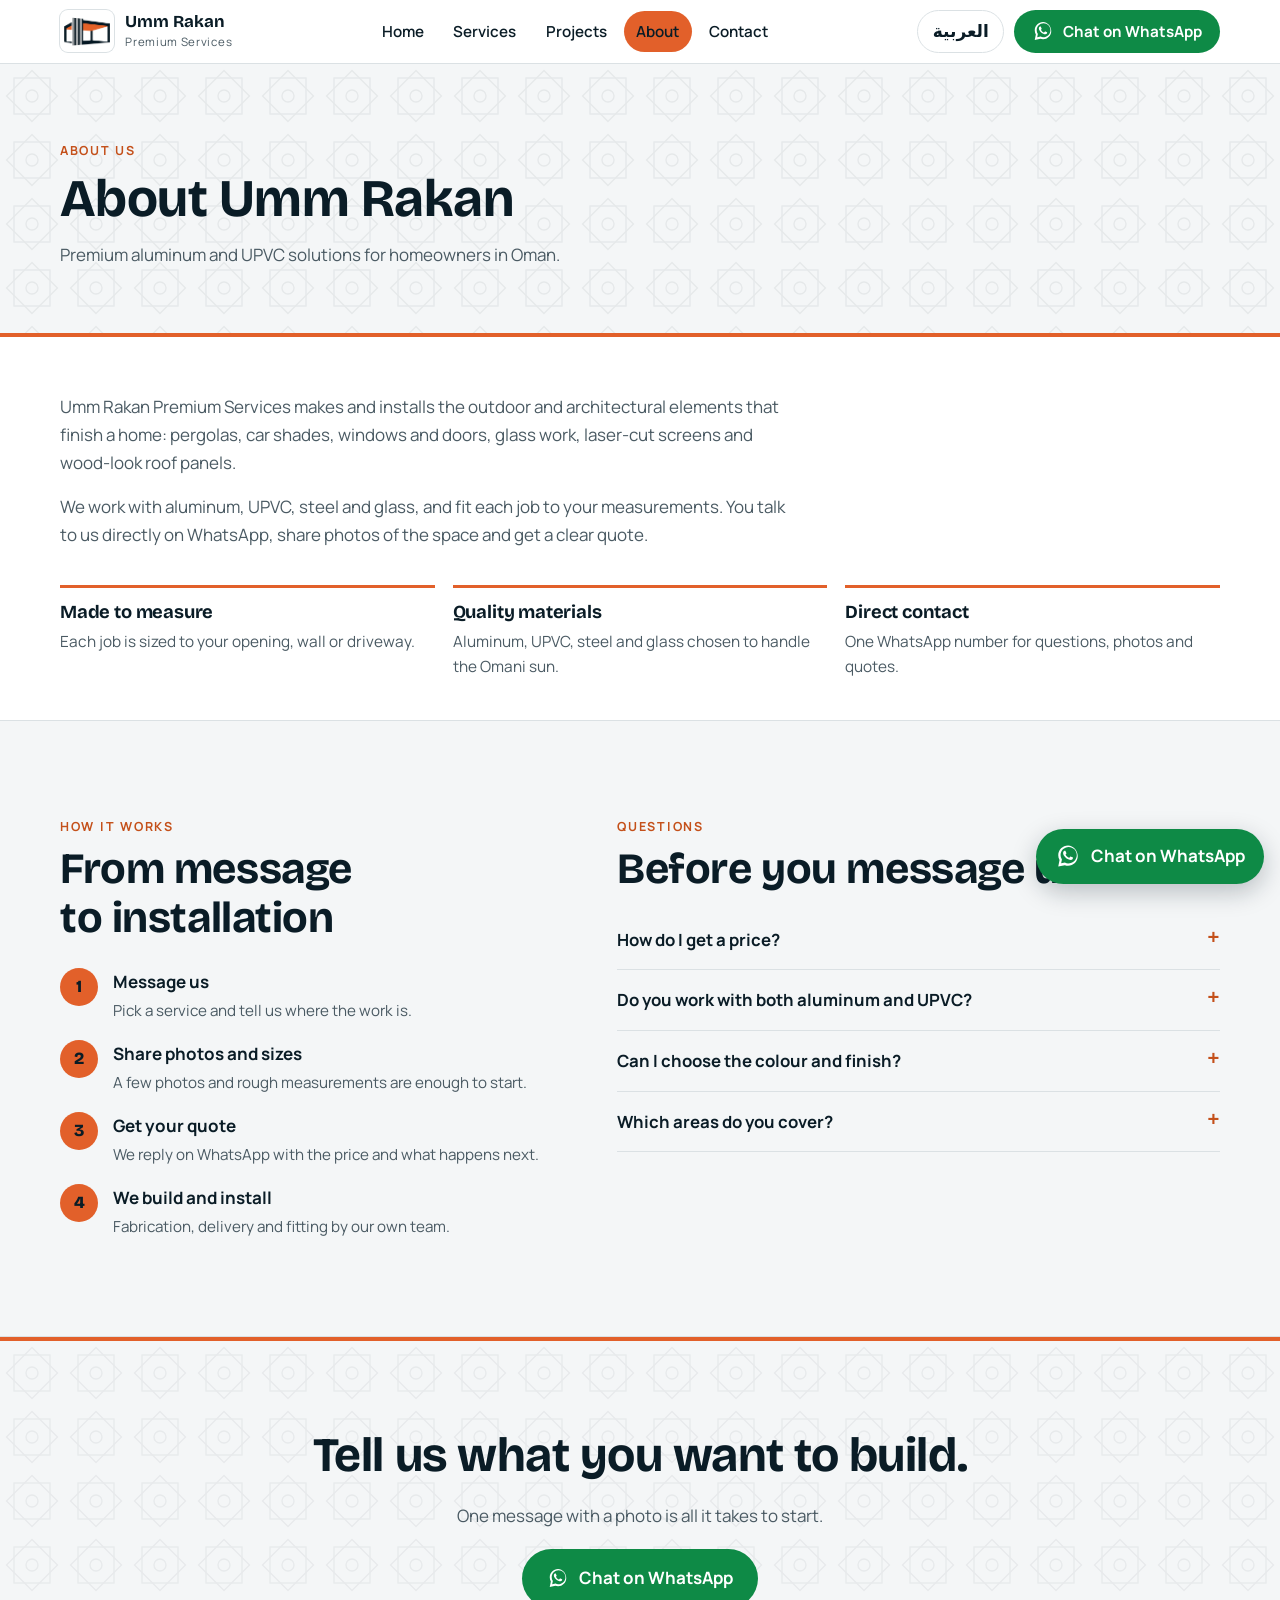
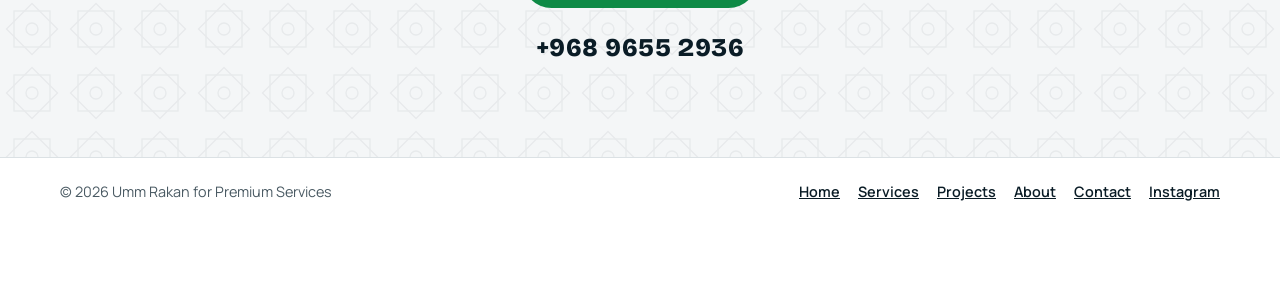
==== commit c6322907: "Make the site mobile friendly Cover video shows full-colour on top with text below on phones, 2-colu" ====
--- a/about.html
+++ b/about.html
@@ -18,7 +18,7 @@
 </head>
 <body data-page="about">
 <div class="pagehead bleed"><div class="star"></div><div class="in">
-  <p class="eyebrow" data-i18n="hwEyebrow"></p><h1 data-i18n="abTitle"></h1><p data-i18n="abLead"></p></div></div>
+  <p class="eyebrow" data-i18n="abEyebrow"></p><h1 data-i18n="abTitle"></h1><p data-i18n="abLead"></p></div></div>
 <div class="wrap">
   <section class="s" style="padding-block:56px 40px">
     <div class="prose"><p data-i18n="abP1"></p><p data-i18n="abP2"></p></div>
--- a/css/style.css
+++ b/css/style.css
@@ -228,3 +228,46 @@
   .hero{min-height:560px}
 }
 @media (prefers-reduced-motion:reduce){*{transition:none!important;scroll-behavior:auto!important}}
+
+
+/* ---------- Mobile refinements ---------- */
+@media (hover:none){
+  .btn:hover,.card:hover .ph img,.gal button:hover img{transform:none;filter:none}
+}
+@media (max-width:700px){
+  body{font-size:16.5px}
+  /* Cover: video on top in full colour, text below on white */
+  .hero{display:block;min-height:0;background:var(--bg)}
+  .hero::after,.hero .star{display:none}
+  .hero video{position:relative;inset:auto;display:block;width:100vw;max-width:none;height:auto;aspect-ratio:4/3;max-height:58vh;
+    margin-inline:calc(50% - 50vw);background:var(--surface)}
+  .hero .in{padding-block:24px 36px}
+  .hero h1{font-size:clamp(2rem,9vw,2.6rem)}
+  .hero .lede{font-size:1.05rem}
+  .vid-ctl{inset-inline-end:max(16px,env(safe-area-inset-right,0px));top:12px;bottom:auto;min-height:44px;padding-inline:1rem}
+  .cta-row{flex-direction:column;align-items:stretch}
+  .cta-row .btn{width:100%}
+  .band ul{gap:10px 14px;padding:1.1rem 0}
+  .band li{font-size:.92rem}
+  .head{margin-bottom:1.6rem}
+  .gal{columns:2 140px;column-gap:10px}
+  .gal button{margin-bottom:10px}
+  .svc{padding-block:24px}
+  .svc .btn,.card .btn{width:100%}
+  .pagehead .in{padding-block:30px 34px}
+  .two{gap:28px}
+  .final .in .btn{width:100%}
+  .final .big,.contact-card .big{font-size:1.5rem}
+  summary{padding-block:.35rem;min-height:44px;align-items:center}
+  footer.site nav a{display:inline-block;padding:.65rem .2rem}
+  footer.site .in{gap:4px 16px}
+  .lang{min-height:44px}
+  .burger{width:46px;height:44px}
+  nav.main a{padding:.95rem 1rem}
+  .chip span{padding:.65rem 1rem}
+}
+@media (max-width:380px){
+  .brand b{font-size:.98rem}
+  .lang{padding-inline:.7rem}
+  .band ul{grid-template-columns:1fr}
+}
